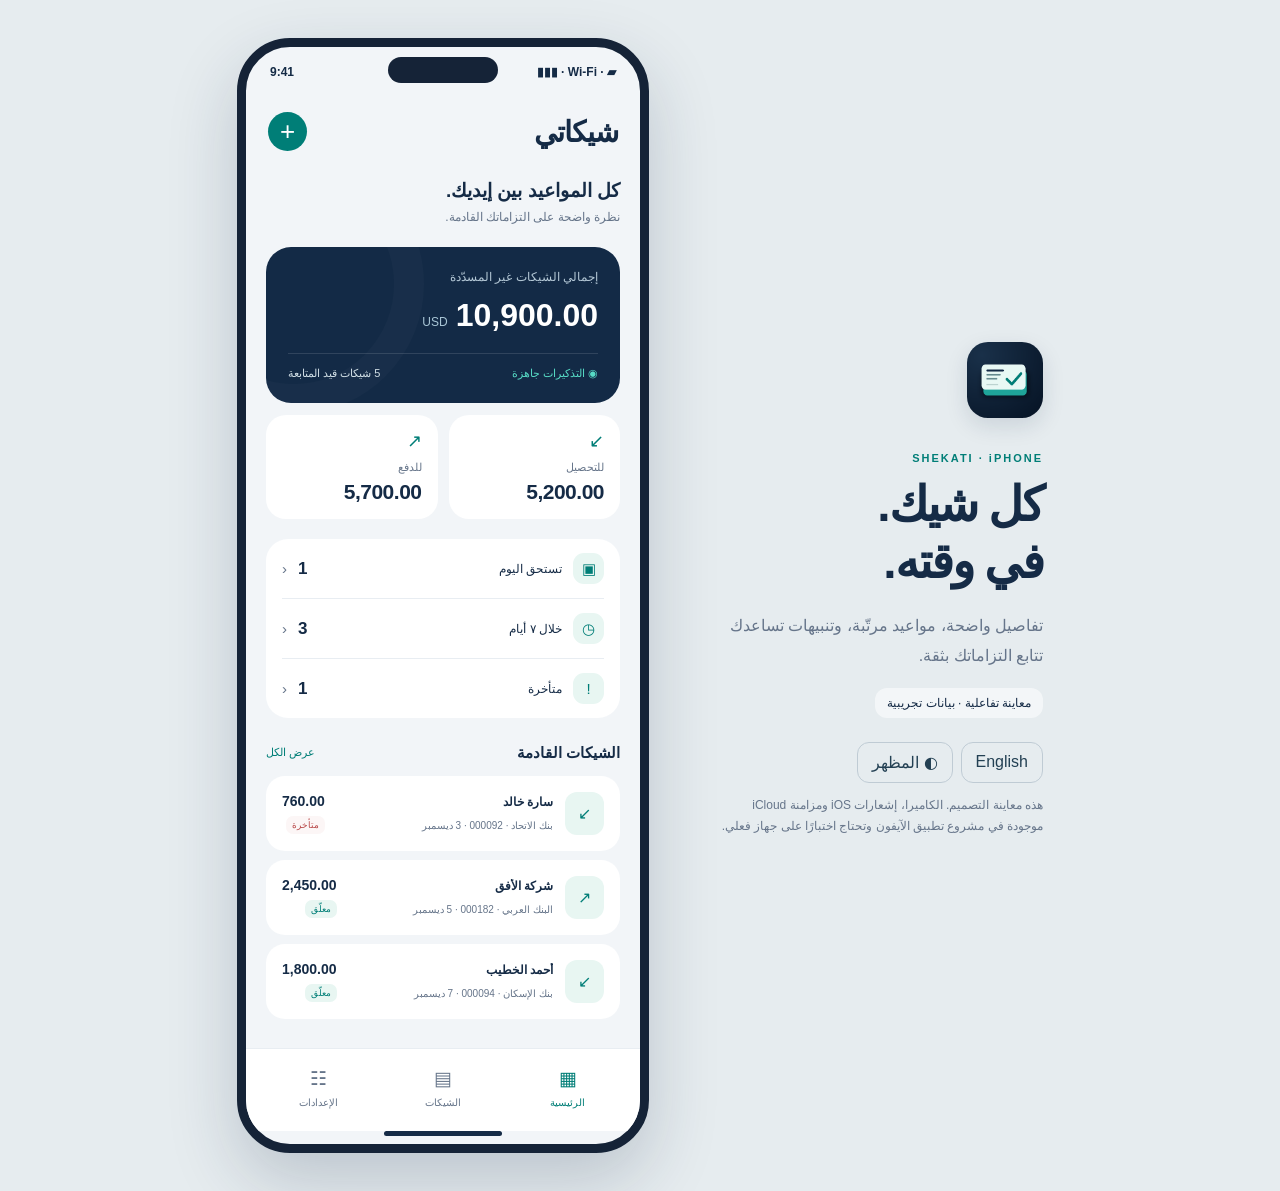
==== Preview/index.html @ 973756a2 "Implement Shekati iPhone cheque tracker with Arabic, iCloud and reminder scheduling" ====
<!doctype html>
<html lang="ar" dir="rtl">
<head>
<meta charset="utf-8"><meta name="viewport" content="width=device-width,initial-scale=1">
<title>شيكاتي · Shekati</title>
<style>
:root{--bg:#f2f5f8;--surface:#fff;--ink:#152b46;--muted:#66758a;--line:#e8edf2;--teal:#007e77;--soft:#e8f6f2;--red:#b84949;--navy:#132a46;font-family:Tahoma,Arial,sans-serif;color:var(--ink);background:#e6ecef}
*{box-sizing:border-box}body{margin:0;min-height:100vh;padding:38px 24px;display:flex;align-items:flex-start;justify-content:center;gap:64px}button,input,select{font:inherit}button{cursor:pointer;border:0}button:focus-visible,a:focus-visible{outline:3px solid #309bca;outline-offset:4px}.intro{width:330px;align-self:center;position:sticky;top:50px}.intro img{width:76px;border-radius:21px;box-shadow:0 8px 22px #132a4620}.eyebrow{font-size:11px;letter-spacing:2px;color:var(--teal);font-weight:700;margin:30px 0 12px}.intro h1{font-size:48px;letter-spacing:-2px;line-height:1.2;margin:0 0 20px}.intro p{font-size:16px;line-height:1.9;color:var(--muted)}.intro .small{font-size:12px;line-height:1.8}.pill{display:inline-flex;align-items:center;gap:6px;padding:8px 12px;background:#ffffff88;border-radius:12px;font-size:12px;color:var(--ink)}.controls{display:flex;gap:8px;margin-top:24px}.controls button{border:1px solid #bfcbd4;background:transparent;color:#234053;border-radius:12px;padding:10px 14px}
.phone{width:412px;min-height:810px;max-width:100%;background:var(--bg);border:9px solid #152337;border-radius:53px;box-shadow:0 28px 70px #142a4433;overflow:hidden;position:relative}.statusbar{height:46px;padding:18px 24px 0;display:flex;justify-content:space-between;font-size:12px;font-weight:700;direction:ltr}.island{position:absolute;top:10px;left:50%;transform:translateX(-50%);width:110px;height:26px;background:#152337;border-radius:20px}.topbar{padding:19px 22px 6px;display:flex;align-items:center;justify-content:space-between}.topbar h2{font-size:29px;margin:0;font-weight:700;letter-spacing:-1px}.add{width:39px;height:39px;display:grid;place-items:center;background:var(--teal);color:white;border-radius:50%;font-size:26px;font-weight:400}.screen{padding:12px 20px 20px;min-height:615px}.greeting{font-size:19px;font-weight:700;margin:10px 0 5px}.subtitle{font-size:12px;color:var(--muted);line-height:1.7;margin:0 0 20px}.hero{background:var(--navy);color:#fff;padding:23px 22px;border-radius:25px;position:relative;overflow:hidden}.hero::after{content:'';position:absolute;width:200px;height:200px;top:-93px;left:-102px;border:30px solid #ffffff05;border-radius:50%;pointer-events:none}.hero .label{color:#b4c8d6;font-size:12px}.hero .total{margin:13px 0 8px;display:flex;gap:8px;align-items:baseline;font-size:32px;font-weight:700;direction:ltr;justify-content:flex-end;font-variant-numeric:tabular-nums}.hero .total small{font-size:12px;font-weight:400;color:#a9c6d6}.hero .footer{border-top:1px solid #ffffff1f;margin-top:19px;padding-top:13px;display:flex;justify-content:space-between;font-size:11px;color:#d1dfe6}.hero .footer span:first-child{color:#57dbc5}.totals{display:grid;grid-template-columns:1fr 1fr;gap:11px;margin:12px 0 20px}.totalcard{background:var(--surface);border-radius:20px;padding:15px 16px;text-align:start;color:var(--ink)}.totalcard .arrow{color:var(--teal);font-size:18px}.totalcard span{display:block;font-size:11px;color:var(--muted);margin:9px 0 6px}.totalcard strong{font-size:21px;letter-spacing:-.5px;font-variant-numeric:tabular-nums}.periods{background:var(--surface);border-radius:22px;padding:0 16px;margin:0 0 23px}.period{padding:14px 0;display:flex;align-items:center;gap:11px;border-bottom:1px solid var(--line);width:100%;background:transparent;color:var(--ink);text-align:start}.period:last-child{border-bottom:0}.period .symbol{width:31px;height:31px;border-radius:11px;display:grid;place-items:center;background:var(--soft);color:var(--teal);font-size:15px}.period .name{font-size:12px;flex:1}.period .count{font-size:17px;font-weight:700}.period .chevron{color:var(--muted);font-size:15px}.sectionhead{display:flex;justify-content:space-between;align-items:center;margin:19px 0 12px}.sectionhead h3{font-size:15px;margin:0}.textbutton{background:transparent;color:var(--teal);font-size:11px;padding:5px 0}.cheque{display:flex;gap:12px;align-items:center;background:var(--surface);padding:16px;border-radius:19px;margin-bottom:9px;width:100%;text-align:start;color:var(--ink)}.cheque .symbol{width:39px;height:43px;background:var(--soft);border-radius:12px;display:grid;place-items:center;color:var(--teal);flex-shrink:0}.cheque .details{flex:1;min-width:0}.cheque h4{font-size:12px;margin:0 0 6px;white-space:nowrap;overflow:hidden;text-overflow:ellipsis}.cheque .meta{font-size:10px;color:var(--muted)}.cheque .money{text-align:end;font-size:14px;font-weight:700;white-space:nowrap;font-variant-numeric:tabular-nums}.cheque .badge{font-size:9px;font-weight:400;color:var(--teal);background:var(--soft);padding:4px 6px;border-radius:7px;margin-top:7px;display:inline-block}.badge.overdue{color:var(--red)!important;background:#bc56560e!important}.nav{display:flex;background:var(--surface);border-top:1px solid var(--line);padding:12px 12px 17px;gap:4px}.nav button{flex:1;background:transparent;color:var(--muted);font-size:10px;padding:6px}.nav button .icon{display:block;font-size:19px;margin-bottom:7px}.nav button.active{color:var(--teal)}.homebar{height:5px;width:118px;background:var(--ink);border-radius:3px;margin:0 auto 8px}.search{width:100%;border:0;background:var(--surface);border-radius:13px;padding:13px 14px;margin-bottom:13px;color:var(--ink);outline-color:var(--teal);font-size:12px}.filters{display:flex;gap:7px;margin-bottom:18px;flex-wrap:wrap}.filters button{border-radius:10px;background:var(--surface);color:var(--muted);padding:8px 12px;font-size:11px}.filters button.active{background:var(--teal);color:white}.listcontrols{display:flex;justify-content:space-between;gap:8px;margin:13px 0}.listcontrols select{border:0;border-radius:10px;background:var(--surface);padding:8px;color:var(--ink);font-size:11px}.empty{padding:40px 14px;text-align:center;color:var(--muted);font-size:13px;line-height:1.8}.settingsblock{background:var(--surface);border-radius:20px;padding:0 16px;margin-bottom:18px}.setting{display:flex;align-items:center;justify-content:space-between;padding:16px 0;border-bottom:1px solid var(--line);font-size:12px;gap:12px}.setting:last-child{border:0}.setting span:last-child{color:var(--muted);font-size:11px}.switch{width:39px;height:23px;border-radius:15px;background:#b6c1ca;position:relative}.switch::after{content:'';width:17px;height:17px;position:absolute;top:3px;left:3px;border-radius:50%;background:white}.switch.on{background:var(--teal)}.switch.on::after{left:19px}.setting label{display:flex;align-items:center;justify-content:space-between;width:100%}.note{font-size:11px;line-height:1.8;color:var(--muted);margin:13px 3px}.modalBackdrop{position:absolute;inset:0;background:#0716266b;z-index:10;display:flex;align-items:flex-end}.modal{background:var(--bg);border-radius:25px 25px 0 0;padding:24px 22px 28px;width:100%;max-height:95%;overflow-y:auto}.modal h3{font-size:19px;margin:0 0 22px}.modalhead{display:flex;justify-content:space-between}.modalhead button{background:transparent;font-size:12px;color:var(--teal);height:25px}.field{display:block;margin:14px 0;font-size:11px;color:var(--muted)}.field input,.field select{display:block;width:100%;margin-top:7px;padding:12px;border:1px solid var(--line);border-radius:12px;background:var(--surface);color:var(--ink);font-size:13px}.primary{background:var(--teal);color:white;border-radius:13px;padding:14px;width:100%;margin-top:14px;font-size:13px}.secondary{background:var(--surface);color:var(--ink);border-radius:13px;padding:13px;width:100%;margin-top:8px;font-size:12px}.pair{display:grid;grid-template-columns:1fr 1fr;gap:10px}.detailrow{display:flex;justify-content:space-between;padding:14px 0;border-bottom:1px solid var(--line);font-size:12px;gap:12px}.detailrow span{color:var(--muted)}.detailrow strong{text-align:end}.toast{background:var(--teal);color:white;border-radius:13px;padding:12px;font-size:12px;margin:10px 0}.theme-dark{--bg:#101c2b;--surface:#192a3d;--ink:#eaf2f6;--muted:#a5b4c3;--line:#2b3d50;--teal:#50decf;--soft:#1a3e43;--navy:#1c334e}.theme-dark .primary,.theme-dark .add,.theme-dark .filters button.active{color:#102c35}.theme-dark .switch.on{background:#00877e}.theme-dark .textbutton{color:var(--teal)}
@media(max-width:820px){body{gap:24px;padding:24px 12px;flex-direction:column;align-items:center}.intro{width:min(390px,100%);position:static;align-self:auto;text-align:center}.intro img{width:58px;border-radius:16px}.intro h1{font-size:29px;letter-spacing:-1px;margin-bottom:8px}.intro .eyebrow{margin:12px 0 8px}.intro p:not(.small){display:none}.controls{justify-content:center;margin-top:12px}.phone{border-width:6px;border-radius:42px;min-height:780px}}@media(max-width:380px){.screen{padding:10px 13px}.phone{border-radius:34px}.topbar{padding:18px 16px 6px}.hero{padding:20px 18px}.hero .total{font-size:27px}.cheque{padding:13px;gap:9px}.cheque .money{font-size:12px}.intro .small{font-size:11px}}
</style>
</head>
<body>
<aside class="intro">
<img src="icon.png" alt="Shekati">
<div class="eyebrow">SHEKATI · iPHONE</div>
<h1 id="introTitle">كل شيك.<br>في وقته.</h1>
<p id="introText">تفاصيل واضحة، مواعيد مرتّبة، وتنبيهات تساعدك تتابع التزاماتك بثقة.</p>
<span class="pill" id="previewLabel">معاينة تفاعلية · بيانات تجريبية</span>
<div class="controls"><button id="language" type="button">English</button><button id="theme" type="button">◐ <span id="themeLabel">المظهر</span></button></div>
<p class="small" id="previewNote">هذه معاينة التصميم. الكاميرا، إشعارات iOS ومزامنة iCloud موجودة في مشروع تطبيق الآيفون وتحتاج اختبارًا على جهاز فعلي.</p>
</aside>
<main class="phone" aria-label="Shekati design preview">
<div class="island"></div><div class="statusbar"><span>9:41</span><span>▮▮▮ · Wi-Fi · ▰</span></div>
<header class="topbar"><h2 id="pageTitle">شيكاتي</h2><button class="add" id="add" aria-label="إضافة شيك" type="button">+</button></header>
<div class="screen" id="screen"></div>
<nav class="nav" id="nav" aria-label="App tabs"></nav><div class="homebar"></div>
<div id="modalHost"></div>
</main>
<script>
(function(){
'use strict';
var lang='ar', dark=false, tab='home', filter='all', query='', sort='date', notificationDetails=true, summary=false;
var today=new Date();today.setHours(12,0,0,0);
function day(n){var d=new Date(today);d.setDate(d.getDate()+n);return [d.getFullYear(),String(d.getMonth()+1).padStart(2,'0'),String(d.getDate()).padStart(2,'0')].join('-');}
var rows=[
 {id:1,number:'000182',party:'شركة الأفق',partyEn:'Al Ofoq Company',bank:'البنك العربي',bankEn:'Arab Bank',amount:2450,date:day(0),direction:'outgoing',status:'pending'},
 {id:2,number:'000094',party:'أحمد الخطيب',partyEn:'Ahmad Al Khatib',bank:'بنك الإسكان',bankEn:'Housing Bank',amount:1800,date:day(2),direction:'incoming',status:'pending'},
 {id:3,number:'000183',party:'مؤسسة الريان',partyEn:'Al Rayyan Trading',bank:'البنك العربي',bankEn:'Arab Bank',amount:3250,date:day(5),direction:'outgoing',status:'pending'},
 {id:4,number:'000092',party:'سارة خالد',partyEn:'Sara Khaled',bank:'بنك الاتحاد',bankEn:'Bank al Etihad',amount:760,date:day(-2),direction:'incoming',status:'returned'},
 {id:5,number:'000095',party:'شركة المدار',partyEn:'Al Madar Company',bank:'بنك الإسكان',bankEn:'Housing Bank',amount:2640,date:day(8),direction:'incoming',status:'pending'},
 {id:6,number:'000181',party:'مؤسسة النور',partyEn:'Al Nour Trading',bank:'البنك العربي',bankEn:'Arab Bank',amount:1300,date:day(-5),direction:'outgoing',status:'settled'}
];
var words={
title:['شيكاتي','Shekati'],home:['الرئيسية','Home'],cheques:['الشيكات','Cheques'],settings:['الإعدادات','Settings'],
greeting:['كل المواعيد بين إيديك.','Everything in its time.'],subtitle:['نظرة واضحة على التزاماتك القادمة.','A clear view of your next commitments.'],
outstanding:['إجمالي الشيكات غير المسدّدة','Total outstanding cheques'],active:['شيكات قيد المتابعة','cheques to follow'],reminders:['التذكيرات جاهزة','Reminders scheduled'],
collect:['للتحصيل','To collect'],pay:['للدفع','To pay'],dueToday:['تستحق اليوم','Due today'],week:['خلال ٧ أيام','Within 7 days'],overdue:['متأخرة','Overdue'],
next:['الشيكات القادمة','Next cheques'],all:['عرض الكل','See all'],incoming:['واردة','Incoming'],outgoing:['صادرة','Outgoing'],pending:['معلّق','Pending'],returned:['مرتجع','Returned'],settled:['تم الصرف / التحصيل','Paid / collected'],
search:['ابحث بالرقم، البنك أو الاسم','Search number, bank or name'],allFilter:['الكل','All'],dateSort:['تاريخ الاستحقاق','Due date'],amountSort:['المبلغ','Amount'],nameSort:['الاسم','Name'],
noMatches:['لا توجد شيكات مطابقة','No matching cheques'],add:['إضافة شيك','Add cheque'],cancel:['إلغاء','Cancel'],save:['حفظ الشيك','Save cheque'],
direction:['نوع الشيك','Direction'],number:['رقم الشيك','Cheque number'],amount:['المبلغ · USD','Amount · USD'],date:['تاريخ الاستحقاق','Due date'],party:['اسم الطرف','Counterparty'],bank:['البنك','Bank'],
paid:['تأكيد الصرف / التحصيل','Confirm payment / collection'],actual:['تاريخ الصرف الفعلي','Actual settlement date'],detail:['تفاصيل الشيك','Cheque details'],remove:['حذف الشيك','Delete cheque'],
appearance:['المظهر واللغة','Appearance & language'],language:['اللغة','Language'],currency:['العملة','Currency'],notification:['التنبيهات','Notifications'],before:['قبل ٣ أيام ويوم وفي يوم الاستحقاق','3 days before, 1 day before & due day'],
summary:['ملخص يومي','Daily summary'],details:['إظهار تفاصيل الإشعار','Show notification details'],cloud:['iCloud','iCloud'],sync:['مزامنة خاصة عبر حساب Apple','Private sync via your Apple account'],
privacy:['الخصوصية','Privacy'],lock:['القفل اختياري في تطبيق الآيفون','App lock is optional on iPhone'],demo:['هذا تحكم للمعاينة فقط؛ التنبيهات والقفل الفعليان ضمن تطبيق iOS.','Preview controls only. Actual alerts and app lock are implemented in the iOS app.'],
saved:['تم حفظ الشيك في المعاينة','Cheque saved in preview'],error:['أدخل مبلغًا موجبًا وتاريخ استحقاق صالحًا.','Enter a positive amount and valid due date.'],
price:['كل الميزات · شراء مرة واحدة بسعر 9.99 دولار','All features · $9.99 one-time download']
};
function t(key){return words[key][lang==='ar'?0:1];}
function esc(v){return String(v).replace(/[&<>"']/g,function(c){return {'&':'&amp;','<':'&lt;','>':'&gt;','"':'&quot;',"'":'&#39;'}[c];});}
function money(v){return new Intl.NumberFormat(lang==='ar'?'ar':'en-US',{minimumFractionDigits:2,maximumFractionDigits:2}).format(v);}
function date(v){return new Intl.DateTimeFormat(lang==='ar'?'ar':'en',{day:'numeric',month:'short'}).format(new Date(v+'T12:00:00'));}
function unresolved(r){return r.status==='pending'||r.status==='returned';}
function rowHTML(r){var name=lang==='ar'?r.party:r.partyEn;var bank=lang==='ar'?r.bank:r.bankEn;var status=unresolved(r)&&r.date<day(0)?'overdue':r.status;
return '<button class="cheque" data-detail="'+r.id+'"><span class="symbol">'+(r.direction==='incoming'?'↙':'↗')+'</span><span class="details"><h4>'+esc(name||r.number||t(r.direction))+'</h4><span class="meta">'+esc(bank)+' · '+esc(r.number)+' · '+date(r.date)+'</span></span><span class="money" dir="ltr">'+money(r.amount)+'<br><span class="badge '+status+'">'+t(status)+'</span></span></button>';}
function visible(){return rows.filter(function(r){if(filter==='incoming'||filter==='outgoing'){if(r.direction!==filter)return false;}else if(filter==='today'){if(!unresolved(r)||r.date!==day(0))return false;}else if(filter==='week'){if(!unresolved(r)||r.date<day(0)||r.date>day(7))return false;}else if(filter==='overdue'){if(!unresolved(r)||r.date>=day(0))return false;}
return [r.number,r.party,r.partyEn,r.bank,r.bankEn].join(' ').toLowerCase().includes(query.toLowerCase());}).sort(function(a,b){if(sort==='amount')return b.amount-a.amount;if(sort==='name')return (lang==='ar'?a.party:a.partyEn).localeCompare(lang==='ar'?b.party:b.partyEn);return a.date.localeCompare(b.date);});}
function renderHome(){
var active=rows.filter(unresolved),incoming=active.filter(function(r){return r.direction==='incoming';}).reduce(function(s,r){return s+r.amount;},0),outgoing=active.filter(function(r){return r.direction==='outgoing';}).reduce(function(s,r){return s+r.amount;},0);
var html='<div class="greeting">'+t('greeting')+'</div><p class="subtitle">'+t('subtitle')+'</p><div class="hero"><div class="label">'+t('outstanding')+'</div><div class="total"><small>USD</small>'+money(incoming+outgoing)+'</div><div class="footer"><span>◉ '+t('reminders')+'</span><span>'+active.length+' '+t('active')+'</span></div></div><div class="totals"><button class="totalcard" data-filter="incoming"><div class="arrow">↙</div><span>'+t('collect')+'</span><strong>'+money(incoming)+'</strong></button><button class="totalcard" data-filter="outgoing"><div class="arrow">↗</div><span>'+t('pay')+'</span><strong>'+money(outgoing)+'</strong></button></div><div class="periods">';
[['today','dueToday','▣'],['week','week','◷'],['overdue','overdue','!']].forEach(function(a){var count=active.filter(function(r){return a[0]==='today'?r.date===day(0):a[0]==='week'?r.date>=day(0)&&r.date<=day(7):r.date<day(0);}).length;html+='<button class="period" data-filter="'+a[0]+'"><span class="symbol">'+a[2]+'</span><span class="name">'+t(a[1])+'</span><span class="count">'+count+'</span><span class="chevron">'+(lang==='ar'?'‹':'›')+'</span></button>';});
html+='</div><div class="sectionhead"><h3>'+t('next')+'</h3><button class="textbutton" data-filter="all">'+t('all')+'</button></div>';
active.sort(function(a,b){return a.date.localeCompare(b.date);}).slice(0,3).forEach(function(r){html+=rowHTML(r);});return html;
}
function renderList(){var html='<input id="search" class="search" aria-label="'+t('search')+'" placeholder="'+t('search')+'" value="'+esc(query)+'"><div class="filters">';
[['all','allFilter'],['incoming','incoming'],['outgoing','outgoing'],['overdue','overdue']].forEach(function(a){html+='<button class="'+(filter===a[0]?'active':'')+'" data-filter="'+a[0]+'">'+t(a[1])+'</button>';});
html+='</div><div class="listcontrols"><span class="note">'+visible().length+' '+t('cheques')+'</span><select id="sort" aria-label="Sort">'+[['date','dateSort'],['amount','amountSort'],['name','nameSort']].map(function(a){return '<option value="'+a[0]+'" '+(sort===a[0]?'selected':'')+'>'+t(a[1])+'</option>';}).join('')+'</select></div><div id="results">'+listRows()+'</div>';return html;}
function listRows(){var list=visible();return list.length?list.map(rowHTML).join(''):'<div class="empty">'+t('noMatches')+'</div>';}
function renderSettings(){return '<div class="sectionhead"><h3>'+t('appearance')+'</h3></div><div class="settingsblock"><div class="setting"><span>'+t('language')+'</span><button class="textbutton" id="settingsLanguage">'+(lang==='ar'?'العربية':'English')+'</button></div><div class="setting"><span>'+t('currency')+'</span><span>USD</span></div></div><div class="sectionhead"><h3>'+t('notification')+'</h3></div><div class="settingsblock"><div class="setting"><span>'+t('before')+'</span><span dir="ltr">9:00 AM</span></div><div class="setting"><span>'+t('summary')+'</span><button class="switch '+(summary?'on':'')+'" id="summarySwitch" aria-label="'+t('summary')+'" aria-pressed="'+summary+'"></button></div><div class="setting"><span>'+t('details')+'</span><button class="switch '+(notificationDetails?'on':'')+'" id="detailsSwitch" aria-label="'+t('details')+'" aria-pressed="'+notificationDetails+'"></button></div></div><div class="sectionhead"><h3>'+t('cloud')+'</h3></div><div class="settingsblock"><div class="setting"><span>'+t('sync')+'</span><span>☁</span></div></div><div class="sectionhead"><h3>'+t('privacy')+'</h3></div><p class="note">'+t('lock')+'</p><p class="note">'+t('demo')+'</p><p class="note">'+t('price')+'</p>';}
function render(){
document.documentElement.lang=lang;document.documentElement.dir=lang==='ar'?'rtl':'ltr';document.querySelector('.phone').classList.toggle('theme-dark',dark);
document.getElementById('pageTitle').textContent=t(tab==='home'?'title':tab);document.getElementById('screen').innerHTML=tab==='home'?renderHome():tab==='cheques'?renderList():renderSettings();
document.getElementById('nav').innerHTML=[['home','▦'],['cheques','▤'],['settings','☷']].map(function(a){return '<button data-tab="'+a[0]+'" class="'+(tab===a[0]?'active':'')+'" aria-current="'+(tab===a[0]?'page':'false')+'"><span class="icon">'+a[1]+'</span>'+t(a[0])+'</button>';}).join('');
document.getElementById('add').setAttribute('aria-label',t('add'));document.getElementById('language').textContent=lang==='ar'?'English':'العربية';document.getElementById('themeLabel').textContent=lang==='ar'?'المظهر':'Theme';
document.getElementById('introTitle').innerHTML=lang==='ar'?'كل شيك.<br>في وقته.':'Every cheque.<br>In its time.';
document.getElementById('introText').textContent=lang==='ar'?'تفاصيل واضحة، مواعيد مرتّبة، وتنبيهات تساعدك تتابع التزاماتك بثقة.':'Clear details, organised dates and reminders that help you stay on top of every commitment.';
document.getElementById('previewLabel').textContent=lang==='ar'?'معاينة تفاعلية · بيانات تجريبية':'Interactive design preview · sample data';
document.getElementById('previewNote').textContent=lang==='ar'?'هذه معاينة التصميم. الكاميرا، إشعارات iOS ومزامنة iCloud موجودة في مشروع تطبيق الآيفون وتحتاج اختبارًا على جهاز فعلي.':'This is a design preview. Camera, iOS notifications and iCloud sync are in the native iPhone project and require device testing.';
}
function closeModal(){document.getElementById('modalHost').innerHTML='';}
function modal(content){document.getElementById('modalHost').innerHTML='<div class="modalBackdrop"><section class="modal" role="dialog" aria-modal="true">'+content+'</section></div>';var input=document.querySelector('.modal input');if(input)input.focus();}
function addForm(){
modal('<div class="modalhead"><h3>'+t('add')+'</h3><button data-close>'+t('cancel')+'</button></div><form id="chequeForm"><label class="field">'+t('direction')+'<select name="direction"><option value="outgoing">'+t('outgoing')+'</option><option value="incoming">'+t('incoming')+'</option></select></label><div class="pair"><label class="field">'+t('amount')+'<input name="amount" inputmode="decimal" placeholder="0.00" required></label><label class="field">'+t('number')+'<input name="number" placeholder="000000"></label></div><label class="field">'+t('date')+'<input name="date" type="date" value="'+day(1)+'" required></label><label class="field">'+t('party')+'<input name="party"></label><label class="field">'+t('bank')+'<input name="bank"></label><div id="formError" role="alert" class="note"></div><button class="primary" type="submit">'+t('save')+'</button></form>');
document.getElementById('chequeForm').onsubmit=function(e){e.preventDefault();var f=new FormData(e.target);var amount=Number(String(f.get('amount')).replace(',','.'));var dateValue=String(f.get('date'));if(!(amount>0)||!Number.isFinite(amount)||!/^\d{4}-\d{2}-\d{2}$/.test(dateValue)){document.getElementById('formError').textContent=t('error');return;}
rows.push({id:Math.max.apply(null,rows.map(function(r){return r.id;}))+1,number:String(f.get('number')),party:String(f.get('party')),partyEn:String(f.get('party')),bank:String(f.get('bank')),bankEn:String(f.get('bank')),amount:Math.round(amount*100)/100,date:dateValue,direction:String(f.get('direction')),status:'pending'});closeModal();filter='all';tab='cheques';query='';render();};
}
function details(id){var r=rows.find(function(a){return a.id===id;});if(!r)return;var html='<div class="modalhead"><h3>'+t('detail')+'</h3><button data-close>'+t('cancel')+'</button></div>';
[[t('party'),lang==='ar'?r.party:r.partyEn],[t('number'),r.number],[t('amount'),money(r.amount)+' USD'],[t('date'),date(r.date)],[t('bank'),lang==='ar'?r.bank:r.bankEn],[t('direction'),t(r.direction)],[t('pending'),t(r.status)]].forEach(function(a){html+='<div class="detailrow"><span>'+a[0]+'</span><strong>'+esc(a[1])+'</strong></div>';});
if(unresolved(r))html+='<label class="field">'+t('actual')+'<input id="actualDate" type="date" value="'+day(0)+'"></label><button class="primary" data-settle="'+r.id+'">'+t('paid')+'</button>';
html+='<button class="secondary" data-remove="'+r.id+'">'+t('remove')+'</button>';modal(html);}
document.addEventListener('click',function(e){var b=e.target.closest('button');if(!b)return;
if(b.id==='language'||b.id==='settingsLanguage'){lang=lang==='ar'?'en':'ar';render();}
else if(b.id==='theme'){dark=!dark;render();}
else if(b.id==='add')addForm();
else if(b.dataset.tab){tab=b.dataset.tab;render();}
else if(b.dataset.filter){filter=b.dataset.filter;tab='cheques';query='';render();}
else if(b.dataset.detail)details(Number(b.dataset.detail));
else if(b.hasAttribute('data-close'))closeModal();
else if(b.dataset.settle){var r=rows.find(function(a){return a.id===Number(b.dataset.settle);});var input=document.getElementById('actualDate');if(r&&input.value){r.status='settled';r.actualDate=input.value;closeModal();render();}}
else if(b.dataset.remove){var r=rows.find(function(a){return a.id===Number(b.dataset.remove);});if(r){modal('<h3>'+t('remove')+'؟</h3><button class="primary" data-confirm-remove="'+r.id+'">'+t('remove')+'</button><button class="secondary" data-close>'+t('cancel')+'</button>');}}
else if(b.dataset.confirmRemove){rows=rows.filter(function(r){return r.id!==Number(b.dataset.confirmRemove);});closeModal();render();}
else if(b.id==='summarySwitch'){summary=!summary;render();}
else if(b.id==='detailsSwitch'){notificationDetails=!notificationDetails;render();}
});
document.addEventListener('input',function(e){if(e.target.id==='search'){query=e.target.value;document.getElementById('results').innerHTML=listRows();}});
document.addEventListener('change',function(e){if(e.target.id==='sort'){sort=e.target.value;document.getElementById('results').innerHTML=listRows();}});
document.addEventListener('keydown',function(e){if(e.key==='Escape')closeModal();});
render();
})();
</script>
</body></html>
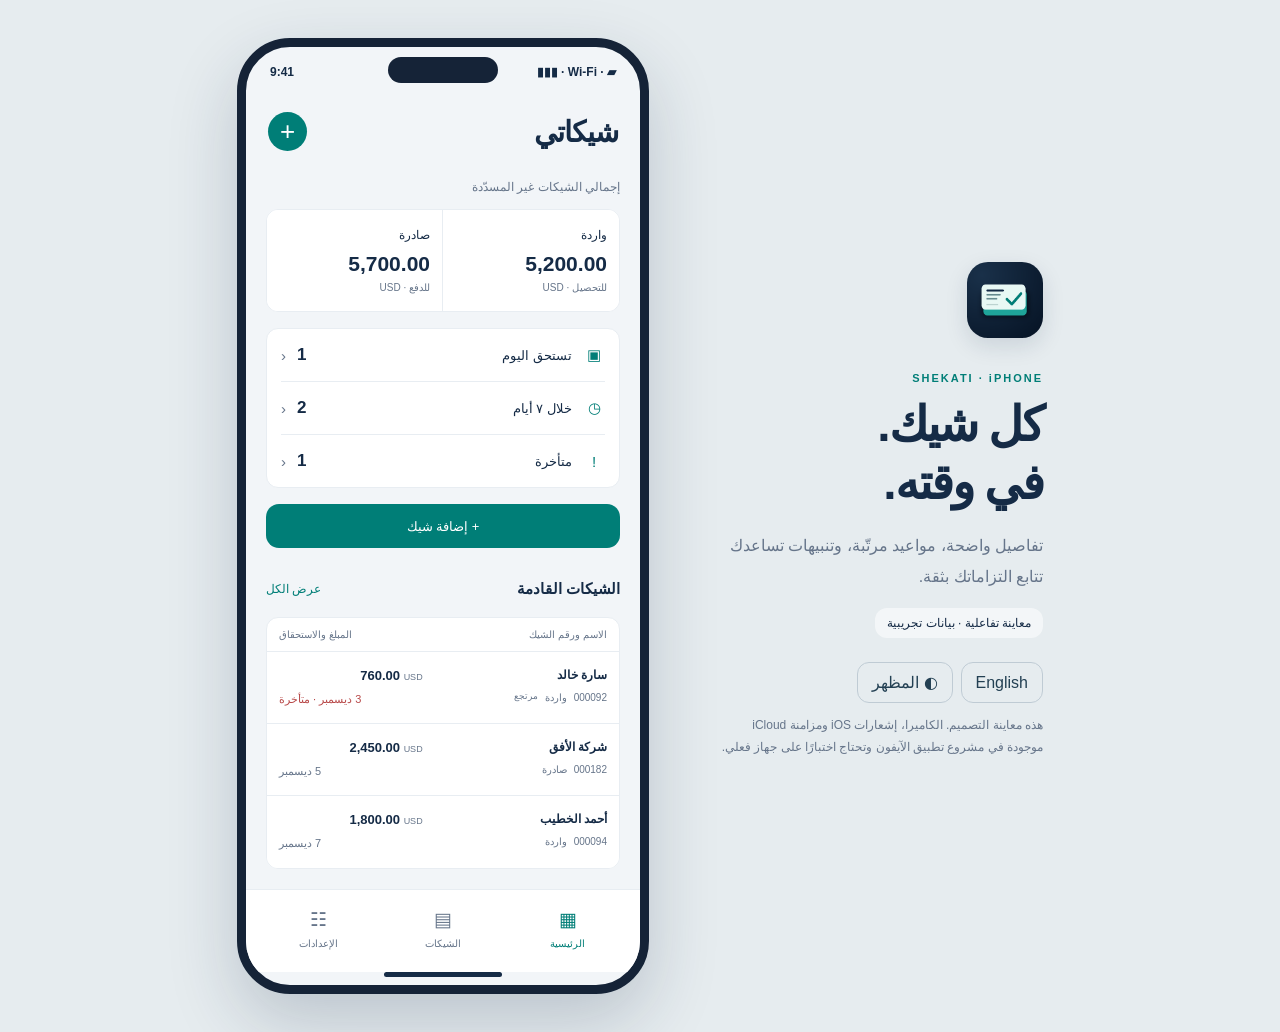
==== commit 5402a215: "Split compact cheque row for Swift type checking and align design preview [skip ci]" ====
--- a/Preview/index.html
+++ b/Preview/index.html
@@ -7,7 +7,8 @@
 :root{--bg:#f2f5f8;--surface:#fff;--ink:#152b46;--muted:#66758a;--line:#e8edf2;--teal:#007e77;--soft:#e8f6f2;--red:#b84949;--navy:#132a46;font-family:Tahoma,Arial,sans-serif;color:var(--ink);background:#e6ecef}
 *{box-sizing:border-box}body{margin:0;min-height:100vh;padding:38px 24px;display:flex;align-items:flex-start;justify-content:center;gap:64px}button,input,select{font:inherit}button{cursor:pointer;border:0}button:focus-visible,a:focus-visible{outline:3px solid #309bca;outline-offset:4px}.intro{width:330px;align-self:center;position:sticky;top:50px}.intro img{width:76px;border-radius:21px;box-shadow:0 8px 22px #132a4620}.eyebrow{font-size:11px;letter-spacing:2px;color:var(--teal);font-weight:700;margin:30px 0 12px}.intro h1{font-size:48px;letter-spacing:-2px;line-height:1.2;margin:0 0 20px}.intro p{font-size:16px;line-height:1.9;color:var(--muted)}.intro .small{font-size:12px;line-height:1.8}.pill{display:inline-flex;align-items:center;gap:6px;padding:8px 12px;background:#ffffff88;border-radius:12px;font-size:12px;color:var(--ink)}.controls{display:flex;gap:8px;margin-top:24px}.controls button{border:1px solid #bfcbd4;background:transparent;color:#234053;border-radius:12px;padding:10px 14px}
 .phone{width:412px;min-height:810px;max-width:100%;background:var(--bg);border:9px solid #152337;border-radius:53px;box-shadow:0 28px 70px #142a4433;overflow:hidden;position:relative}.statusbar{height:46px;padding:18px 24px 0;display:flex;justify-content:space-between;font-size:12px;font-weight:700;direction:ltr}.island{position:absolute;top:10px;left:50%;transform:translateX(-50%);width:110px;height:26px;background:#152337;border-radius:20px}.topbar{padding:19px 22px 6px;display:flex;align-items:center;justify-content:space-between}.topbar h2{font-size:29px;margin:0;font-weight:700;letter-spacing:-1px}.add{width:39px;height:39px;display:grid;place-items:center;background:var(--teal);color:white;border-radius:50%;font-size:26px;font-weight:400}.screen{padding:12px 20px 20px;min-height:615px}.greeting{font-size:19px;font-weight:700;margin:10px 0 5px}.subtitle{font-size:12px;color:var(--muted);line-height:1.7;margin:0 0 20px}.hero{background:var(--navy);color:#fff;padding:23px 22px;border-radius:25px;position:relative;overflow:hidden}.hero::after{content:'';position:absolute;width:200px;height:200px;top:-93px;left:-102px;border:30px solid #ffffff05;border-radius:50%;pointer-events:none}.hero .label{color:#b4c8d6;font-size:12px}.hero .total{margin:13px 0 8px;display:flex;gap:8px;align-items:baseline;font-size:32px;font-weight:700;direction:ltr;justify-content:flex-end;font-variant-numeric:tabular-nums}.hero .total small{font-size:12px;font-weight:400;color:#a9c6d6}.hero .footer{border-top:1px solid #ffffff1f;margin-top:19px;padding-top:13px;display:flex;justify-content:space-between;font-size:11px;color:#d1dfe6}.hero .footer span:first-child{color:#57dbc5}.totals{display:grid;grid-template-columns:1fr 1fr;gap:11px;margin:12px 0 20px}.totalcard{background:var(--surface);border-radius:20px;padding:15px 16px;text-align:start;color:var(--ink)}.totalcard .arrow{color:var(--teal);font-size:18px}.totalcard span{display:block;font-size:11px;color:var(--muted);margin:9px 0 6px}.totalcard strong{font-size:21px;letter-spacing:-.5px;font-variant-numeric:tabular-nums}.periods{background:var(--surface);border-radius:22px;padding:0 16px;margin:0 0 23px}.period{padding:14px 0;display:flex;align-items:center;gap:11px;border-bottom:1px solid var(--line);width:100%;background:transparent;color:var(--ink);text-align:start}.period:last-child{border-bottom:0}.period .symbol{width:31px;height:31px;border-radius:11px;display:grid;place-items:center;background:var(--soft);color:var(--teal);font-size:15px}.period .name{font-size:12px;flex:1}.period .count{font-size:17px;font-weight:700}.period .chevron{color:var(--muted);font-size:15px}.sectionhead{display:flex;justify-content:space-between;align-items:center;margin:19px 0 12px}.sectionhead h3{font-size:15px;margin:0}.textbutton{background:transparent;color:var(--teal);font-size:11px;padding:5px 0}.cheque{display:flex;gap:12px;align-items:center;background:var(--surface);padding:16px;border-radius:19px;margin-bottom:9px;width:100%;text-align:start;color:var(--ink)}.cheque .symbol{width:39px;height:43px;background:var(--soft);border-radius:12px;display:grid;place-items:center;color:var(--teal);flex-shrink:0}.cheque .details{flex:1;min-width:0}.cheque h4{font-size:12px;margin:0 0 6px;white-space:nowrap;overflow:hidden;text-overflow:ellipsis}.cheque .meta{font-size:10px;color:var(--muted)}.cheque .money{text-align:end;font-size:14px;font-weight:700;white-space:nowrap;font-variant-numeric:tabular-nums}.cheque .badge{font-size:9px;font-weight:400;color:var(--teal);background:var(--soft);padding:4px 6px;border-radius:7px;margin-top:7px;display:inline-block}.badge.overdue{color:var(--red)!important;background:#bc56560e!important}.nav{display:flex;background:var(--surface);border-top:1px solid var(--line);padding:12px 12px 17px;gap:4px}.nav button{flex:1;background:transparent;color:var(--muted);font-size:10px;padding:6px}.nav button .icon{display:block;font-size:19px;margin-bottom:7px}.nav button.active{color:var(--teal)}.homebar{height:5px;width:118px;background:var(--ink);border-radius:3px;margin:0 auto 8px}.search{width:100%;border:0;background:var(--surface);border-radius:13px;padding:13px 14px;margin-bottom:13px;color:var(--ink);outline-color:var(--teal);font-size:12px}.filters{display:flex;gap:7px;margin-bottom:18px;flex-wrap:wrap}.filters button{border-radius:10px;background:var(--surface);color:var(--muted);padding:8px 12px;font-size:11px}.filters button.active{background:var(--teal);color:white}.listcontrols{display:flex;justify-content:space-between;gap:8px;margin:13px 0}.listcontrols select{border:0;border-radius:10px;background:var(--surface);padding:8px;color:var(--ink);font-size:11px}.empty{padding:40px 14px;text-align:center;color:var(--muted);font-size:13px;line-height:1.8}.settingsblock{background:var(--surface);border-radius:20px;padding:0 16px;margin-bottom:18px}.setting{display:flex;align-items:center;justify-content:space-between;padding:16px 0;border-bottom:1px solid var(--line);font-size:12px;gap:12px}.setting:last-child{border:0}.setting span:last-child{color:var(--muted);font-size:11px}.switch{width:39px;height:23px;border-radius:15px;background:#b6c1ca;position:relative}.switch::after{content:'';width:17px;height:17px;position:absolute;top:3px;left:3px;border-radius:50%;background:white}.switch.on{background:var(--teal)}.switch.on::after{left:19px}.setting label{display:flex;align-items:center;justify-content:space-between;width:100%}.note{font-size:11px;line-height:1.8;color:var(--muted);margin:13px 3px}.modalBackdrop{position:absolute;inset:0;background:#0716266b;z-index:10;display:flex;align-items:flex-end}.modal{background:var(--bg);border-radius:25px 25px 0 0;padding:24px 22px 28px;width:100%;max-height:95%;overflow-y:auto}.modal h3{font-size:19px;margin:0 0 22px}.modalhead{display:flex;justify-content:space-between}.modalhead button{background:transparent;font-size:12px;color:var(--teal);height:25px}.field{display:block;margin:14px 0;font-size:11px;color:var(--muted)}.field input,.field select{display:block;width:100%;margin-top:7px;padding:12px;border:1px solid var(--line);border-radius:12px;background:var(--surface);color:var(--ink);font-size:13px}.primary{background:var(--teal);color:white;border-radius:13px;padding:14px;width:100%;margin-top:14px;font-size:13px}.secondary{background:var(--surface);color:var(--ink);border-radius:13px;padding:13px;width:100%;margin-top:8px;font-size:12px}.pair{display:grid;grid-template-columns:1fr 1fr;gap:10px}.detailrow{display:flex;justify-content:space-between;padding:14px 0;border-bottom:1px solid var(--line);font-size:12px;gap:12px}.detailrow span{color:var(--muted)}.detailrow strong{text-align:end}.toast{background:var(--teal);color:white;border-radius:13px;padding:12px;font-size:12px;margin:10px 0}.theme-dark{--bg:#101c2b;--surface:#192a3d;--ink:#eaf2f6;--muted:#a5b4c3;--line:#2b3d50;--teal:#50decf;--soft:#1a3e43;--navy:#1c334e}.theme-dark .primary,.theme-dark .add,.theme-dark .filters button.active{color:#102c35}.theme-dark .switch.on{background:#00877e}.theme-dark .textbutton{color:var(--teal)}
-@media(max-width:820px){body{gap:24px;padding:24px 12px;flex-direction:column;align-items:center}.intro{width:min(390px,100%);position:static;align-self:auto;text-align:center}.intro img{width:58px;border-radius:16px}.intro h1{font-size:29px;letter-spacing:-1px;margin-bottom:8px}.intro .eyebrow{margin:12px 0 8px}.intro p:not(.small){display:none}.controls{justify-content:center;margin-top:12px}.phone{border-width:6px;border-radius:42px;min-height:780px}}@media(max-width:380px){.screen{padding:10px 13px}.phone{border-radius:34px}.topbar{padding:18px 16px 6px}.hero{padding:20px 18px}.hero .total{font-size:27px}.cheque{padding:13px;gap:9px}.cheque .money{font-size:12px}.intro .small{font-size:11px}}
+.subtitle{margin:8px 0 12px}.totals{gap:0;background:var(--surface);border:1px solid var(--line);border-radius:12px;margin:0 0 16px;overflow:hidden}.totalcard{border-radius:0;padding:18px 12px;min-width:0}.totalcard+ .totalcard{border-inline-start:1px solid var(--line)}.totalcard span{font-size:12px;margin:0 0 10px;color:var(--ink)}.totalcard strong{display:block;font-size:21px;white-space:nowrap;letter-spacing:0}.totalcard small{display:block;margin-top:6px;color:var(--muted);font-size:10px}.periods{border:1px solid var(--line);border-radius:12px;padding:0 14px;margin-bottom:0}.period{padding:15px 0}.period .name{font-size:13px}.period .symbol{background:transparent;border-radius:0;width:22px;height:22px}.period .count{font-variant-numeric:tabular-nums}.homeadd{margin:16px 0 1px;min-height:44px}.sectionhead{margin:22px 0 10px}.textbutton{font-size:12px;min-height:36px}.chequetable{background:var(--surface);border:1px solid var(--line);border-radius:12px;overflow:hidden}.tablehead,.cheque{display:grid;grid-template-columns:minmax(0,1.2fr) minmax(0,1fr);gap:12px}.tablehead{padding:11px 12px;color:var(--muted);font-size:10px;border-bottom:1px solid var(--line)}.tablehead span:last-child{text-align:end}.cheque{border-radius:0;padding:14px 12px;margin:0;border-bottom:1px solid var(--line);min-height:72px;align-items:start}.cheque:last-child{border-bottom:0}.cheque .details{min-width:0}.cheque .party{display:block;font-size:12px;font-weight:700;line-height:1.6;overflow-wrap:anywhere}.cheque .meta{display:flex;flex-wrap:wrap;gap:4px 7px;font-size:10px;line-height:1.7;margin-top:3px}.cheque .number{font-variant-numeric:tabular-nums}.cheque .money{min-width:0;font-size:13px;line-height:1.6;font-variant-numeric:tabular-nums}.cheque .amountvalue{display:block;white-space:nowrap}.cheque .currency{font-size:9px;font-weight:400;color:var(--muted)}.cheque .duedate{display:block;font-size:11px;font-weight:400;color:var(--muted);margin-top:4px}.cheque .duedate.overdue,.cheque .meta .overdue{color:var(--red)}.cheque .state{color:var(--muted);font-size:9px}.search{border:1px solid var(--line);border-radius:10px;margin:4px 0 12px;min-height:44px}.filters{gap:6px;margin-bottom:12px}.filters button{border:1px solid var(--line);border-radius:8px;min-height:40px;padding:8px 11px}.listcontrols{align-items:center;margin:12px 0;gap:8px}.listcontrols select{max-width:52%;min-height:40px;border:1px solid var(--line);border-radius:8px}.showncount{font-size:12px;color:var(--muted)}.listtotal{display:flex;justify-content:space-between;gap:10px;align-items:baseline;margin:0 0 12px;font-size:12px}.listtotal strong{font-size:16px;white-space:nowrap;font-variant-numeric:tabular-nums}.listtotal small{font-size:10px;color:var(--muted);font-weight:400}.scope{font-size:11px;color:var(--teal);margin:0 0 10px;line-height:1.6}.pair{grid-template-columns:repeat(2,minmax(0,1fr))}.field{min-width:0}.field input,.field select{min-width:0;max-width:100%;min-height:42px}.field input[type=date]{padding:10px 8px}.fieldhint{font-size:10px;font-weight:400;color:var(--muted)}.entrydetails{border-top:1px solid var(--line);margin-top:10px;padding-top:2px}.entrydetails summary{cursor:pointer;min-height:44px;padding:14px 0;font-size:12px;color:var(--teal)}.entrydetails .field{margin-top:0}.modalhead h3{margin-bottom:6px}.modalhead button{min-height:36px}.modal{padding:20px 18px 24px}.primary{min-height:44px}.empty{line-height:1.8}
+@media(max-width:820px){body{gap:24px;padding:24px 12px;flex-direction:column;align-items:center}.intro{width:min(390px,100%);position:static;align-self:auto;text-align:center}.intro img{width:58px;border-radius:16px}.intro h1{font-size:29px;letter-spacing:-1px;margin-bottom:8px}.intro .eyebrow{margin:12px 0 8px}.intro p:not(.small){display:none}.controls{justify-content:center;margin-top:12px}.phone{border-width:6px;border-radius:42px;min-height:780px}}@media(max-width:380px){.screen{padding:10px 13px}.phone{border-radius:34px}.topbar{padding:18px 16px 6px}.totalcard{padding:16px 10px}.totalcard strong{font-size:18px}.tablehead,.cheque{gap:8px;padding-inline:10px}.cheque .money{font-size:12px}.modal{padding:18px 13px 24px}.intro .small{font-size:11px}}
 </style>
 </head>
 <body>
@@ -30,7 +31,7 @@
 <script>
 (function(){
 'use strict';
-var lang='ar', dark=false, tab='home', filter='all', query='', sort='date', notificationDetails=true, summary=false;
+var lang='ar', dark=false, tab='home', filter='all', outstandingOnly=false, query='', sort='date', notificationDetails=true, summary=false;
 var today=new Date();today.setHours(12,0,0,0);
 function day(n){var d=new Date(today);d.setDate(d.getDate()+n);return [d.getFullYear(),String(d.getMonth()+1).padStart(2,'0'),String(d.getDate()).padStart(2,'0')].join('-');}
 var rows=[
@@ -55,28 +56,33 @@
 summary:['ملخص يومي','Daily summary'],details:['إظهار تفاصيل الإشعار','Show notification details'],cloud:['iCloud','iCloud'],sync:['مزامنة خاصة عبر حساب Apple','Private sync via your Apple account'],
 privacy:['الخصوصية','Privacy'],lock:['القفل اختياري في تطبيق الآيفون','App lock is optional on iPhone'],demo:['هذا تحكم للمعاينة فقط؛ التنبيهات والقفل الفعليان ضمن تطبيق iOS.','Preview controls only. Actual alerts and app lock are implemented in the iOS app.'],
 saved:['تم حفظ الشيك في المعاينة','Cheque saved in preview'],error:['أدخل مبلغًا موجبًا وتاريخ استحقاق صالحًا.','Enter a positive amount and valid due date.'],
-price:['كل الميزات · شراء مرة واحدة بسعر 9.99 دولار','All features · $9.99 one-time download']
+price:['كل الميزات · شراء مرة واحدة بسعر 9.99 دولار','All features · $9.99 one-time download'],
+nameNumber:['الاسم ورقم الشيك','Name & cheque number'],amountDate:['المبلغ والاستحقاق','Amount & due date'],shownTotal:['إجمالي المعروض','Shown total'],sortLabel:['الترتيب','Sort'],moreDetails:['المزيد من التفاصيل','More details'],optional:['اختياري','Optional'],payer:['اسم صاحب الشيك','Payer name'],beneficiary:['اسم المستفيد','Beneficiary name'],outstandingFilter:['غير مسدّدة فقط','Outstanding only'],status:['الحالة','Status']
 };
 function t(key){return words[key][lang==='ar'?0:1];}
 function esc(v){return String(v).replace(/[&<>"']/g,function(c){return {'&':'&amp;','<':'&lt;','>':'&gt;','"':'&quot;',"'":'&#39;'}[c];});}
 function money(v){return new Intl.NumberFormat(lang==='ar'?'ar':'en-US',{minimumFractionDigits:2,maximumFractionDigits:2}).format(v);}
 function date(v){return new Intl.DateTimeFormat(lang==='ar'?'ar':'en',{day:'numeric',month:'short'}).format(new Date(v+'T12:00:00'));}
 function unresolved(r){return r.status==='pending'||r.status==='returned';}
-function rowHTML(r){var name=lang==='ar'?r.party:r.partyEn;var bank=lang==='ar'?r.bank:r.bankEn;var status=unresolved(r)&&r.date<day(0)?'overdue':r.status;
-return '<button class="cheque" data-detail="'+r.id+'"><span class="symbol">'+(r.direction==='incoming'?'↙':'↗')+'</span><span class="details"><h4>'+esc(name||r.number||t(r.direction))+'</h4><span class="meta">'+esc(bank)+' · '+esc(r.number)+' · '+date(r.date)+'</span></span><span class="money" dir="ltr">'+money(r.amount)+'<br><span class="badge '+status+'">'+t(status)+'</span></span></button>';}
-function visible(){return rows.filter(function(r){if(filter==='incoming'||filter==='outgoing'){if(r.direction!==filter)return false;}else if(filter==='today'){if(!unresolved(r)||r.date!==day(0))return false;}else if(filter==='week'){if(!unresolved(r)||r.date<day(0)||r.date>day(7))return false;}else if(filter==='overdue'){if(!unresolved(r)||r.date>=day(0))return false;}
+function rowHTML(r){var name=lang==='ar'?r.party:r.partyEn;var late=unresolved(r)&&r.date<day(0);var state=r.status==='pending'?'':'<span class="state">'+t(r.status)+'</span>';
+return '<button type="button" class="cheque" data-detail="'+r.id+'"><span class="details"><span class="party">'+esc(name||t(r.direction))+'</span><span class="meta"><bdi class="number" dir="ltr">'+esc(r.number||'—')+'</bdi><span>'+t(r.direction)+'</span>'+state+'</span></span><span class="money"><bdi class="amountvalue" dir="ltr">'+money(r.amount)+' <span class="currency">USD</span></bdi><span class="duedate '+(late?'overdue':'')+'">'+date(r.date)+(late?' · '+t('overdue'):'')+'</span></span></button>';}
+function tableHeader(){return '<div class="tablehead"><span>'+t('nameNumber')+'</span><span>'+t('amountDate')+'</span></div>';}
+function visible(){return rows.filter(function(r){if(outstandingOnly&&!unresolved(r))return false;if(filter==='incoming'||filter==='outgoing'){if(r.direction!==filter)return false;}else if(filter==='today'){if(!unresolved(r)||r.date!==day(0))return false;}else if(filter==='week'){if(!unresolved(r)||r.date<=day(0)||r.date>day(7))return false;}else if(filter==='overdue'){if(!unresolved(r)||r.date>=day(0))return false;}
 return [r.number,r.party,r.partyEn,r.bank,r.bankEn].join(' ').toLowerCase().includes(query.toLowerCase());}).sort(function(a,b){if(sort==='amount')return b.amount-a.amount;if(sort==='name')return (lang==='ar'?a.party:a.partyEn).localeCompare(lang==='ar'?b.party:b.partyEn);return a.date.localeCompare(b.date);});}
 function renderHome(){
 var active=rows.filter(unresolved),incoming=active.filter(function(r){return r.direction==='incoming';}).reduce(function(s,r){return s+r.amount;},0),outgoing=active.filter(function(r){return r.direction==='outgoing';}).reduce(function(s,r){return s+r.amount;},0);
-var html='<div class="greeting">'+t('greeting')+'</div><p class="subtitle">'+t('subtitle')+'</p><div class="hero"><div class="label">'+t('outstanding')+'</div><div class="total"><small>USD</small>'+money(incoming+outgoing)+'</div><div class="footer"><span>◉ '+t('reminders')+'</span><span>'+active.length+' '+t('active')+'</span></div></div><div class="totals"><button class="totalcard" data-filter="incoming"><div class="arrow">↙</div><span>'+t('collect')+'</span><strong>'+money(incoming)+'</strong></button><button class="totalcard" data-filter="outgoing"><div class="arrow">↗</div><span>'+t('pay')+'</span><strong>'+money(outgoing)+'</strong></button></div><div class="periods">';
-[['today','dueToday','▣'],['week','week','◷'],['overdue','overdue','!']].forEach(function(a){var count=active.filter(function(r){return a[0]==='today'?r.date===day(0):a[0]==='week'?r.date>=day(0)&&r.date<=day(7):r.date<day(0);}).length;html+='<button class="period" data-filter="'+a[0]+'"><span class="symbol">'+a[2]+'</span><span class="name">'+t(a[1])+'</span><span class="count">'+count+'</span><span class="chevron">'+(lang==='ar'?'‹':'›')+'</span></button>';});
-html+='</div><div class="sectionhead"><h3>'+t('next')+'</h3><button class="textbutton" data-filter="all">'+t('all')+'</button></div>';
-active.sort(function(a,b){return a.date.localeCompare(b.date);}).slice(0,3).forEach(function(r){html+=rowHTML(r);});return html;
+var html='<p class="subtitle">'+t('outstanding')+'</p><div class="totals"><button type="button" class="totalcard" data-filter="incoming" data-outstanding="true"><span>'+t('incoming')+'</span><strong><bdi dir="ltr">'+money(incoming)+'</bdi></strong><small>'+t('collect')+' · USD</small></button><button type="button" class="totalcard" data-filter="outgoing" data-outstanding="true"><span>'+t('outgoing')+'</span><strong><bdi dir="ltr">'+money(outgoing)+'</bdi></strong><small>'+t('pay')+' · USD</small></button></div><div class="periods">';
+[['today','dueToday','▣'],['week','week','◷'],['overdue','overdue','!']].forEach(function(a){var count=active.filter(function(r){return a[0]==='today'?r.date===day(0):a[0]==='week'?r.date>day(0)&&r.date<=day(7):r.date<day(0);}).length;html+='<button type="button" class="period" data-filter="'+a[0]+'"><span class="symbol" aria-hidden="true">'+a[2]+'</span><span class="name">'+t(a[1])+'</span><span class="count">'+count+'</span><span class="chevron" aria-hidden="true">'+(lang==='ar'?'‹':'›')+'</span></button>';});
+html+='</div><button type="button" class="primary homeadd" data-add>+ '+t('add')+'</button><div class="sectionhead"><h3>'+t('next')+'</h3><button type="button" class="textbutton" data-filter="all">'+t('all')+'</button></div><div class="chequetable">'+tableHeader();
+var next=active.sort(function(a,b){return a.date.localeCompare(b.date);}).slice(0,3);html+=next.length?next.map(rowHTML).join(''):'<div class="empty">'+t('noMatches')+'</div>';return html+'</div>';
 }
 function renderList(){var html='<input id="search" class="search" aria-label="'+t('search')+'" placeholder="'+t('search')+'" value="'+esc(query)+'"><div class="filters">';
 [['all','allFilter'],['incoming','incoming'],['outgoing','outgoing'],['overdue','overdue']].forEach(function(a){html+='<button class="'+(filter===a[0]?'active':'')+'" data-filter="'+a[0]+'">'+t(a[1])+'</button>';});
-html+='</div><div class="listcontrols"><span class="note">'+visible().length+' '+t('cheques')+'</span><select id="sort" aria-label="Sort">'+[['date','dateSort'],['amount','amountSort'],['name','nameSort']].map(function(a){return '<option value="'+a[0]+'" '+(sort===a[0]?'selected':'')+'>'+t(a[1])+'</option>';}).join('')+'</select></div><div id="results">'+listRows()+'</div>';return html;}
+var list=visible(),scope=outstandingOnly?t('outstandingFilter'):filter==='today'?t('dueToday'):filter==='week'?t('week'):'';
+html+='</div>'+(scope?'<p class="scope">'+scope+'</p>':'')+'<div class="listcontrols"><span class="showncount" id="shownCount">'+list.length+' '+t('cheques')+'</span><select id="sort" aria-label="'+t('sortLabel')+'">'+[['date','dateSort'],['amount','amountSort'],['name','nameSort']].map(function(a){return '<option value="'+a[0]+'" '+(sort===a[0]?'selected':'')+'>'+t(a[1])+'</option>';}).join('')+'</select></div><div class="listtotal"><span>'+t('shownTotal')+'</span><strong id="shownTotal"><bdi dir="ltr">'+money(sum(list))+' <small>USD</small></bdi></strong></div><div class="chequetable">'+tableHeader()+'<div id="results">'+listRows()+'</div></div>';return html;}
+function sum(list){return list.reduce(function(total,r){return total+Math.round(r.amount*100);},0)/100;}
 function listRows(){var list=visible();return list.length?list.map(rowHTML).join(''):'<div class="empty">'+t('noMatches')+'</div>';}
+function updateListResults(){var list=visible();document.getElementById('results').innerHTML=listRows();document.getElementById('shownCount').textContent=list.length+' '+t('cheques');document.getElementById('shownTotal').innerHTML='<bdi dir="ltr">'+money(sum(list))+' <small>USD</small></bdi>';}
 function renderSettings(){return '<div class="sectionhead"><h3>'+t('appearance')+'</h3></div><div class="settingsblock"><div class="setting"><span>'+t('language')+'</span><button class="textbutton" id="settingsLanguage">'+(lang==='ar'?'العربية':'English')+'</button></div><div class="setting"><span>'+t('currency')+'</span><span>USD</span></div></div><div class="sectionhead"><h3>'+t('notification')+'</h3></div><div class="settingsblock"><div class="setting"><span>'+t('before')+'</span><span dir="ltr">9:00 AM</span></div><div class="setting"><span>'+t('summary')+'</span><button class="switch '+(summary?'on':'')+'" id="summarySwitch" aria-label="'+t('summary')+'" aria-pressed="'+summary+'"></button></div><div class="setting"><span>'+t('details')+'</span><button class="switch '+(notificationDetails?'on':'')+'" id="detailsSwitch" aria-label="'+t('details')+'" aria-pressed="'+notificationDetails+'"></button></div></div><div class="sectionhead"><h3>'+t('cloud')+'</h3></div><div class="settingsblock"><div class="setting"><span>'+t('sync')+'</span><span>☁</span></div></div><div class="sectionhead"><h3>'+t('privacy')+'</h3></div><p class="note">'+t('lock')+'</p><p class="note">'+t('demo')+'</p><p class="note">'+t('price')+'</p>';}
 function render(){
 document.documentElement.lang=lang;document.documentElement.dir=lang==='ar'?'rtl':'ltr';document.querySelector('.phone').classList.toggle('theme-dark',dark);
@@ -91,20 +97,20 @@
 function closeModal(){document.getElementById('modalHost').innerHTML='';}
 function modal(content){document.getElementById('modalHost').innerHTML='<div class="modalBackdrop"><section class="modal" role="dialog" aria-modal="true">'+content+'</section></div>';var input=document.querySelector('.modal input');if(input)input.focus();}
 function addForm(){
-modal('<div class="modalhead"><h3>'+t('add')+'</h3><button data-close>'+t('cancel')+'</button></div><form id="chequeForm"><label class="field">'+t('direction')+'<select name="direction"><option value="outgoing">'+t('outgoing')+'</option><option value="incoming">'+t('incoming')+'</option></select></label><div class="pair"><label class="field">'+t('amount')+'<input name="amount" inputmode="decimal" placeholder="0.00" required></label><label class="field">'+t('number')+'<input name="number" placeholder="000000"></label></div><label class="field">'+t('date')+'<input name="date" type="date" value="'+day(1)+'" required></label><label class="field">'+t('party')+'<input name="party"></label><label class="field">'+t('bank')+'<input name="bank"></label><div id="formError" role="alert" class="note"></div><button class="primary" type="submit">'+t('save')+'</button></form>');
+modal('<div class="modalhead"><h3>'+t('add')+'</h3><button type="button" data-close>'+t('cancel')+'</button></div><form id="chequeForm"><label class="field">'+t('direction')+'<select name="direction" id="entryDirection"><option value="incoming">'+t('incoming')+'</option><option value="outgoing">'+t('outgoing')+'</option></select></label><div class="pair"><label class="field">'+t('amount')+'<input name="amount" inputmode="decimal" placeholder="0.00" required></label><label class="field">'+t('date')+'<input name="date" type="date" value="'+day(0)+'" required></label></div><label class="field"><span id="entryPartyLabel">'+t('payer')+'</span> <span class="fieldhint">· '+t('optional')+'</span><input name="party" autocomplete="off"></label><label class="field">'+t('number')+' <span class="fieldhint">· '+t('optional')+'</span><input name="number" dir="ltr" placeholder="000000" autocomplete="off"></label><details class="entrydetails" id="entryMoreDetails"><summary>'+t('moreDetails')+'</summary><label class="field">'+t('bank')+' <span class="fieldhint">· '+t('optional')+'</span><input name="bank"></label></details><div id="formError" role="alert" class="note"></div><button class="primary" type="submit">'+t('save')+'</button></form>');
 document.getElementById('chequeForm').onsubmit=function(e){e.preventDefault();var f=new FormData(e.target);var amount=Number(String(f.get('amount')).replace(',','.'));var dateValue=String(f.get('date'));if(!(amount>0)||!Number.isFinite(amount)||!/^\d{4}-\d{2}-\d{2}$/.test(dateValue)){document.getElementById('formError').textContent=t('error');return;}
-rows.push({id:Math.max.apply(null,rows.map(function(r){return r.id;}))+1,number:String(f.get('number')),party:String(f.get('party')),partyEn:String(f.get('party')),bank:String(f.get('bank')),bankEn:String(f.get('bank')),amount:Math.round(amount*100)/100,date:dateValue,direction:String(f.get('direction')),status:'pending'});closeModal();filter='all';tab='cheques';query='';render();};
+rows.push({id:rows.reduce(function(max,r){return Math.max(max,r.id);},0)+1,number:String(f.get('number')),party:String(f.get('party')),partyEn:String(f.get('party')),bank:String(f.get('bank')),bankEn:String(f.get('bank')),amount:Math.round(amount*100)/100,date:dateValue,direction:String(f.get('direction')),status:'pending'});closeModal();filter='all';outstandingOnly=false;tab='cheques';query='';render();};
 }
 function details(id){var r=rows.find(function(a){return a.id===id;});if(!r)return;var html='<div class="modalhead"><h3>'+t('detail')+'</h3><button data-close>'+t('cancel')+'</button></div>';
-[[t('party'),lang==='ar'?r.party:r.partyEn],[t('number'),r.number],[t('amount'),money(r.amount)+' USD'],[t('date'),date(r.date)],[t('bank'),lang==='ar'?r.bank:r.bankEn],[t('direction'),t(r.direction)],[t('pending'),t(r.status)]].forEach(function(a){html+='<div class="detailrow"><span>'+a[0]+'</span><strong>'+esc(a[1])+'</strong></div>';});
+[[t('party'),lang==='ar'?r.party:r.partyEn],[t('number'),r.number],[t('amount'),money(r.amount)+' USD'],[t('date'),date(r.date)],[t('bank'),lang==='ar'?r.bank:r.bankEn],[t('direction'),t(r.direction)],[t('status'),t(r.status)]].forEach(function(a){html+='<div class="detailrow"><span>'+a[0]+'</span><strong>'+esc(a[1])+'</strong></div>';});
 if(unresolved(r))html+='<label class="field">'+t('actual')+'<input id="actualDate" type="date" value="'+day(0)+'"></label><button class="primary" data-settle="'+r.id+'">'+t('paid')+'</button>';
 html+='<button class="secondary" data-remove="'+r.id+'">'+t('remove')+'</button>';modal(html);}
 document.addEventListener('click',function(e){var b=e.target.closest('button');if(!b)return;
 if(b.id==='language'||b.id==='settingsLanguage'){lang=lang==='ar'?'en':'ar';render();}
 else if(b.id==='theme'){dark=!dark;render();}
-else if(b.id==='add')addForm();
+else if(b.id==='add'||b.hasAttribute('data-add'))addForm();
 else if(b.dataset.tab){tab=b.dataset.tab;render();}
-else if(b.dataset.filter){filter=b.dataset.filter;tab='cheques';query='';render();}
+else if(b.dataset.filter){filter=b.dataset.filter;outstandingOnly=b.dataset.outstanding==='true';tab='cheques';query='';render();}
 else if(b.dataset.detail)details(Number(b.dataset.detail));
 else if(b.hasAttribute('data-close'))closeModal();
 else if(b.dataset.settle){var r=rows.find(function(a){return a.id===Number(b.dataset.settle);});var input=document.getElementById('actualDate');if(r&&input.value){r.status='settled';r.actualDate=input.value;closeModal();render();}}
@@ -113,8 +119,8 @@
 else if(b.id==='summarySwitch'){summary=!summary;render();}
 else if(b.id==='detailsSwitch'){notificationDetails=!notificationDetails;render();}
 });
-document.addEventListener('input',function(e){if(e.target.id==='search'){query=e.target.value;document.getElementById('results').innerHTML=listRows();}});
-document.addEventListener('change',function(e){if(e.target.id==='sort'){sort=e.target.value;document.getElementById('results').innerHTML=listRows();}});
+document.addEventListener('input',function(e){if(e.target.id==='search'){query=e.target.value;updateListResults();}});
+document.addEventListener('change',function(e){if(e.target.id==='sort'){sort=e.target.value;updateListResults();}else if(e.target.id==='entryDirection'){document.getElementById('entryPartyLabel').textContent=t(e.target.value==='incoming'?'payer':'beneficiary');}});
 document.addEventListener('keydown',function(e){if(e.key==='Escape')closeModal();});
 render();
 })();
